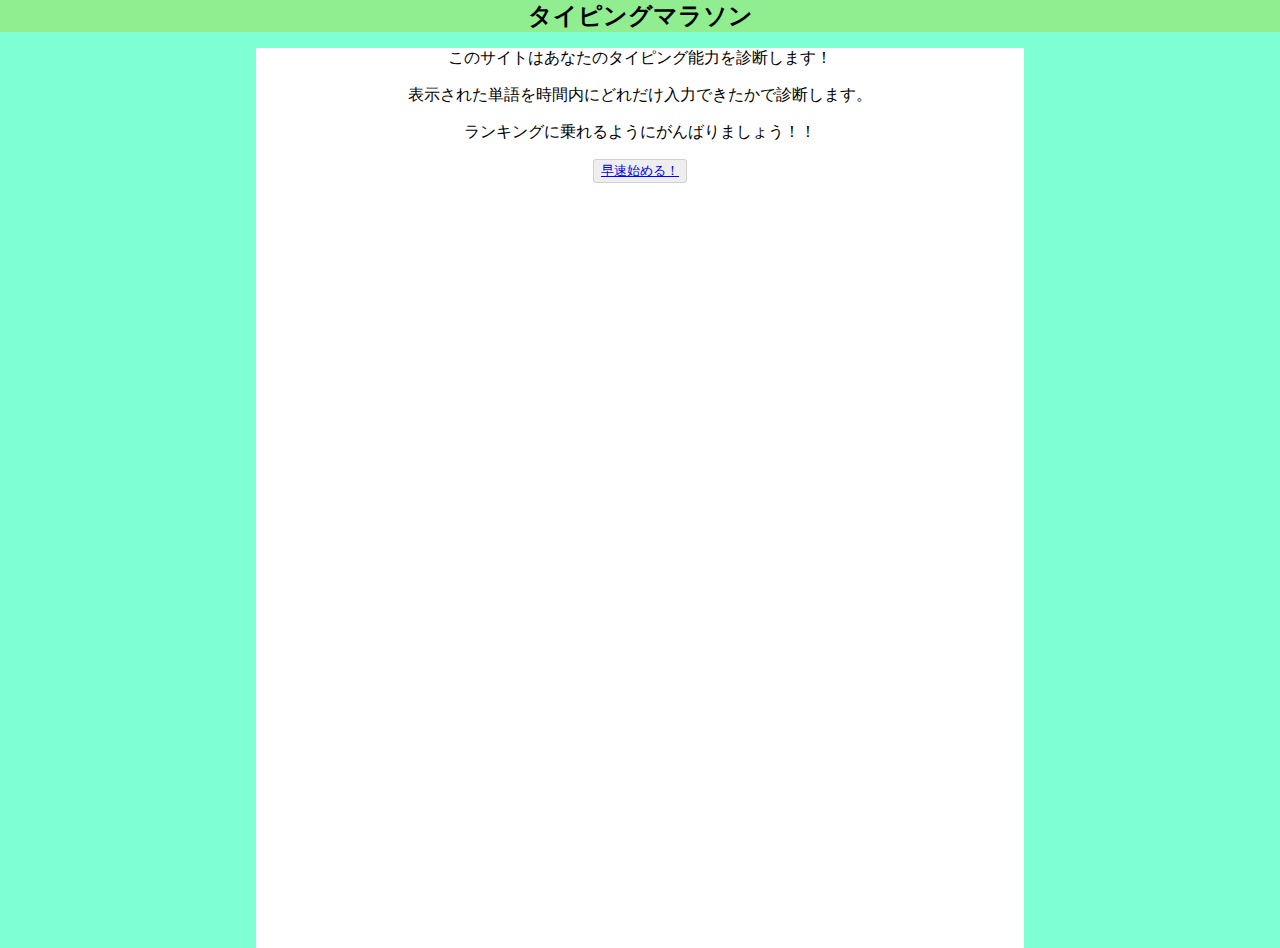
==== index.html @ db99cb1e "first commit" ====
<!doctype html>
<html>
<head>
<meta charset="utf-8">
<script src="https://ajax.googleapis.com/ajax/libs/jquery/3.4.1/jquery.min.js"></script>
<script src="main.js"></script>
<link rel="stylesheet" href="common.css" type="text/css"/>
</head>
<body>
	<header>
	<h2>タイピングマラソン</h2>
	</header>
	<main>
		<p>このサイトはあなたのタイピング能力を診断します！</p>
		<p>表示された単語を時間内にどれだけ入力できたかで診断します。</p>
		<p>ランキングに乗れるようにがんばりましょう！！</p>
		<button><a href="game.html">早速始める！</a></button>
	</main>
	<footer></footer>
	
</body>
</html>
---- common.css ----
body{
	background:aquamarine;
    margin: 0;
	text-align:center;
}
header{
	background:lightgreen;
}
header h2{
	font-family:'serif';
    margin: 0;
    text-align:center;
}
main{
	padding: 0;
	margin: 0 20%;
	height: 100vh;
	background:white;
    text-align:center;
}
input{
	border: medium #c0c0c0 dotted;
	outline:none;
}
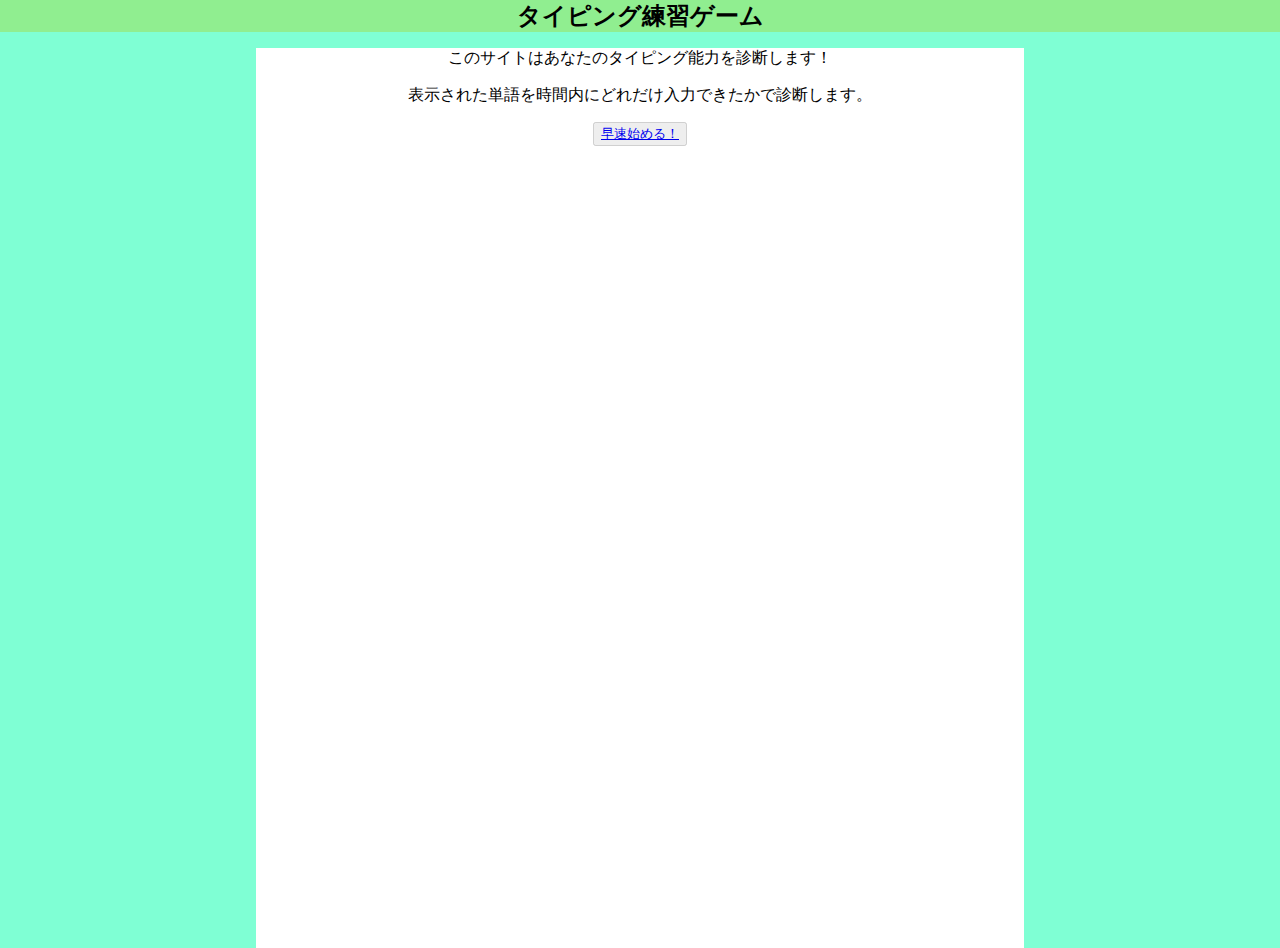
==== commit 5ff85af8: "細かな修正" ====
--- a/index.html
+++ b/index.html
@@ -8,12 +8,11 @@
 </head>
 <body>
 	<header>
-	<h2>タイピングマラソン</h2>
+	<h2>タイピング練習ゲーム</h2>
 	</header>
 	<main>
 		<p>このサイトはあなたのタイピング能力を診断します！</p>
 		<p>表示された単語を時間内にどれだけ入力できたかで診断します。</p>
-		<p>ランキングに乗れるようにがんばりましょう！！</p>
 		<button><a href="game.html">早速始める！</a></button>
 	</main>
 	<footer></footer>
--- a/common.css
+++ b/common.css
@@ -19,7 +19,41 @@
     text-align:center;
 }
 input{
-	border: medium #c0c0c0 dotted;
+	border: none;
+	/* border: underline #c0c0c0; */
 	outline:none;
 }
+.progressbar{
+	height: 14px;
+	background: gray;
+	border-radius:7px;
+	position:relative;
+}
+.progressbar .bar_back{
+	height: 8px;
+	background:white;
+	border-radius:5px;
+	position:absolute;
+	margin:auto auto auto auto;
+	width: 99%;
+	top:0;
+	right: 0;
+	bottom: 0;
+	left: 0;
+}
 
+.progressbar .bar{
+	height: 8px;
+	background:springgreen;
+	border-radius:5px;
+	position:absolute;
+	margin:auto auto auto auto;
+	padding: auto;
+	width: 99%;
+	top:0;
+	right: 0;
+	bottom: 0;
+	left: 0;
+}
+
+
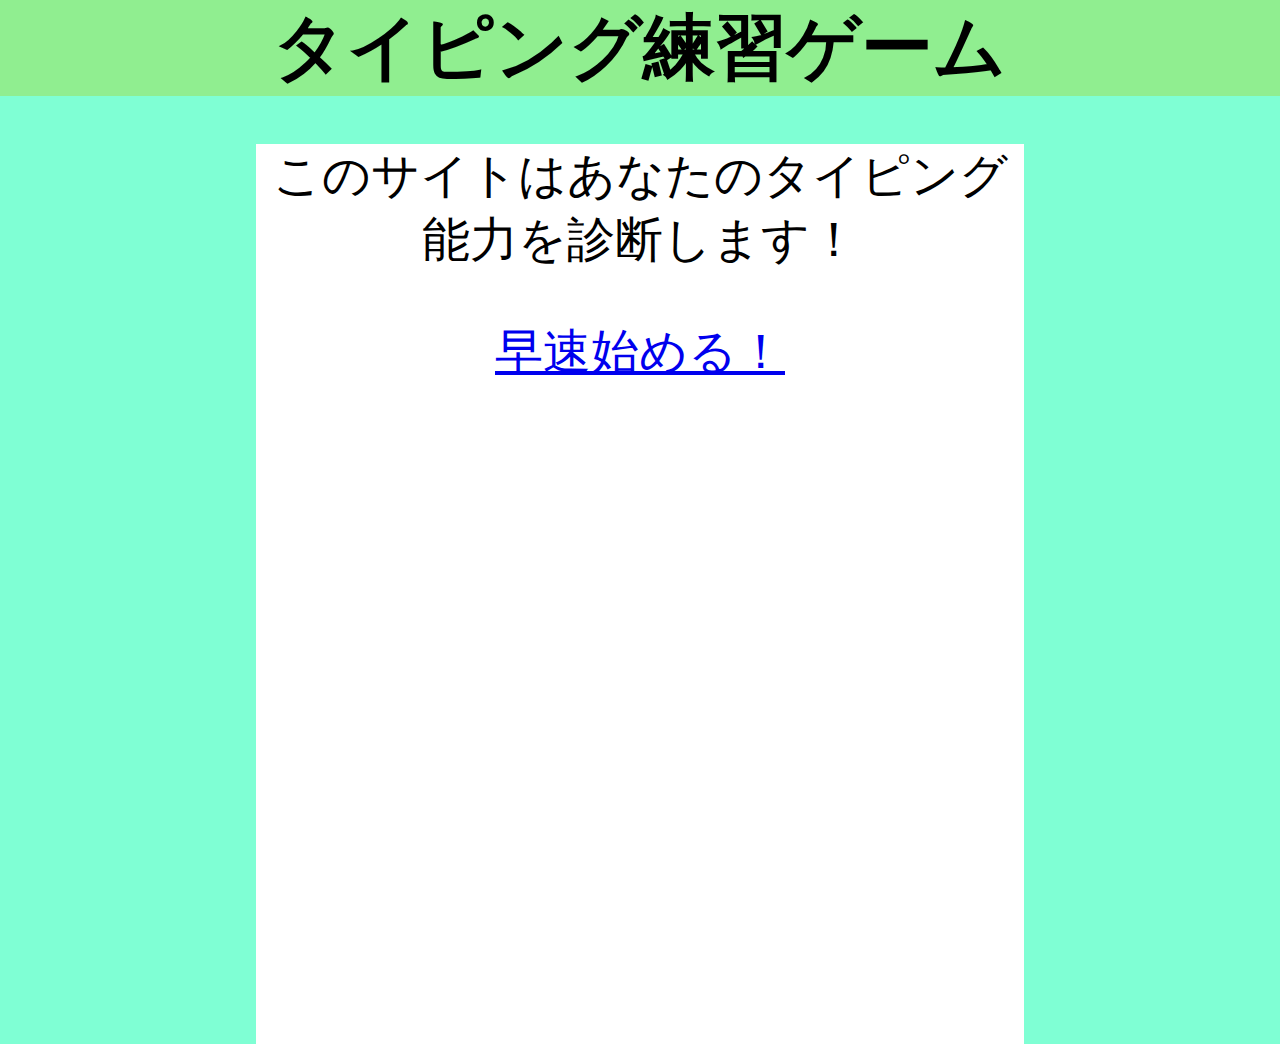
==== commit db68ea42: "細かな変更" ====
--- a/index.html
+++ b/index.html
@@ -1,4 +1,4 @@
-<!doctype html>
+﻿<!doctype html>
 <html>
 <head>
 <meta charset="utf-8">
@@ -12,8 +12,8 @@
 	</header>
 	<main>
 		<p>このサイトはあなたのタイピング能力を診断します！</p>
-		<p>表示された単語を時間内にどれだけ入力できたかで診断します。</p>
-		<button><a href="game.html">早速始める！</a></button>
+		<p></p>
+		<a href="game.html"　class="btn-index">早速始める！</a>
 	</main>
 	<footer></footer>
 	
--- a/common.css
+++ b/common.css
@@ -2,6 +2,7 @@
 	background:aquamarine;
     margin: 0;
 	text-align:center;
+    font-size:3em;
 }
 header{
 	background:lightgreen;
@@ -22,17 +23,21 @@
 	border: none;
 	/* border: underline #c0c0c0; */
 	outline:none;
+    width:10em;
+    font-size:1.5em;
+    border-bottom:solid 1px;
+
 }
 .progressbar{
-	height: 14px;
+	height: 20px;
 	background: gray;
-	border-radius:7px;
+	border-radius:10px;
 	position:relative;
 }
 .progressbar .bar_back{
-	height: 8px;
+	height: 16px;
 	background:white;
-	border-radius:5px;
+	border-radius:8px;
 	position:absolute;
 	margin:auto auto auto auto;
 	width: 99%;
@@ -43,9 +48,9 @@
 }
 
 .progressbar .bar{
-	height: 8px;
+	height: 16px;
 	background:springgreen;
-	border-radius:5px;
+	border-radius:8px;
 	position:absolute;
 	margin:auto auto auto auto;
 	padding: auto;
@@ -55,5 +60,22 @@
 	bottom: 0;
 	left: 0;
 }
+/*�~�̕`��*/
+.circle{
+    position:absolute;
+    top:0;
+    left:0;
+    right:0;
+    bottom:0;
+    margin:10% auto;
+    width:80px;
+    height:80px;
+    line-height:80px;
+    border-radius:50%;
+    border:solid 6px red;
+}
+/*�{�^��*/
+.btn-index{
+    background: orange;
+}
 
-
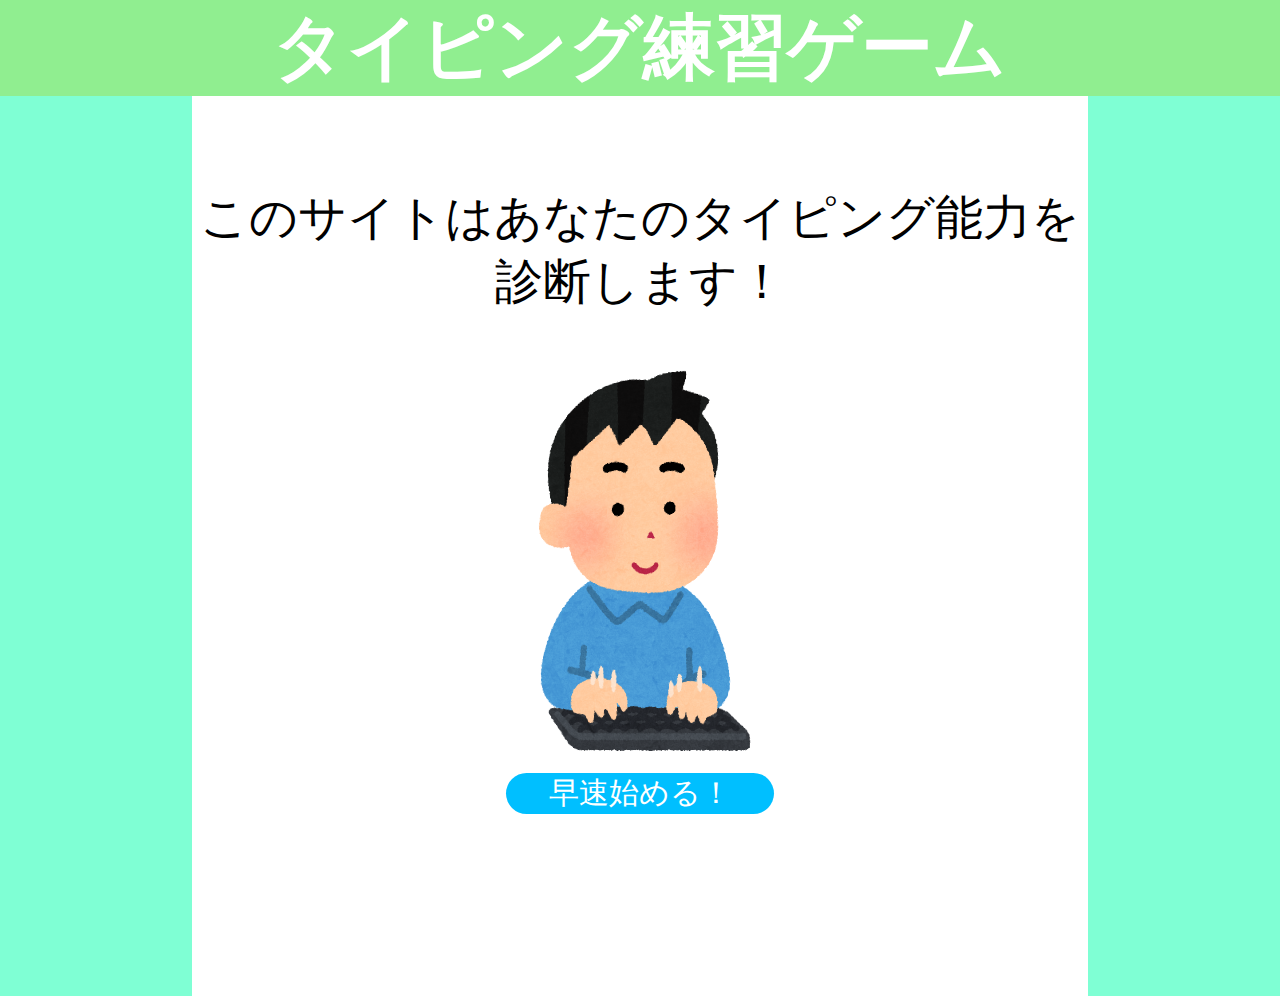
==== commit 32d166d6: "画像追加" ====
--- a/index.html
+++ b/index.html
@@ -10,10 +10,10 @@
 	<header>
 	<h2>タイピング練習ゲーム</h2>
 	</header>
-	<main>
+	<main class="main">
 		<p>このサイトはあなたのタイピング能力を診断します！</p>
-		<p></p>
-		<a href="game.html"　class="btn-index">早速始める！</a>
+        <img src="typing.png" class="png"/>
+        <div id="btn-index"><a href="game.html" >早速始める！</a></div>
 	</main>
 	<footer></footer>
 	
--- a/common.css
+++ b/common.css
@@ -4,20 +4,28 @@
 	text-align:center;
     font-size:3em;
 }
-header{
-	background:lightgreen;
+header {
+    background: lightgreen;
+    color:white;
 }
 header h2{
 	font-family:'serif';
     margin: 0;
-    text-align:center;
+    
 }
 main{
 	padding: 0;
-	margin: 0 20%;
+	margin: 0 15%;
 	height: 100vh;
 	background:white;
     text-align:center;
+}
+.main p:nth-of-type(1){
+    margin-top:0;
+    padding-top:10%;
+}
+main div:nth-of-type(1){
+   
 }
 input{
 	border: none;
@@ -63,11 +71,11 @@
 /*�~�̕`��*/
 .circle{
     position:absolute;
-    top:0;
+    top:10%;
     left:0;
     right:0;
     bottom:0;
-    margin:10% auto;
+    margin:auto;
     width:80px;
     height:80px;
     line-height:80px;
@@ -75,7 +83,27 @@
     border:solid 6px red;
 }
 /*�{�^��*/
-.btn-index{
-    background: orange;
+#btn-index {
+    font-size: 30px;
+    width: 30%;
+    margin: auto;
+    background: #00bfff;
+    border-radius: 23px;
+    color: white;
 }
-
+    #btn-index a {
+        color: white;
+        border: none;
+        text-decoration: none;
+    }
+#btn-index:hover {
+    background: #87cefa;
+}
+#btn-index a:hover{
+    color:white;
+}
+/*�C���X�g*/
+.png{
+    width:300px;
+    height:400px;
+}
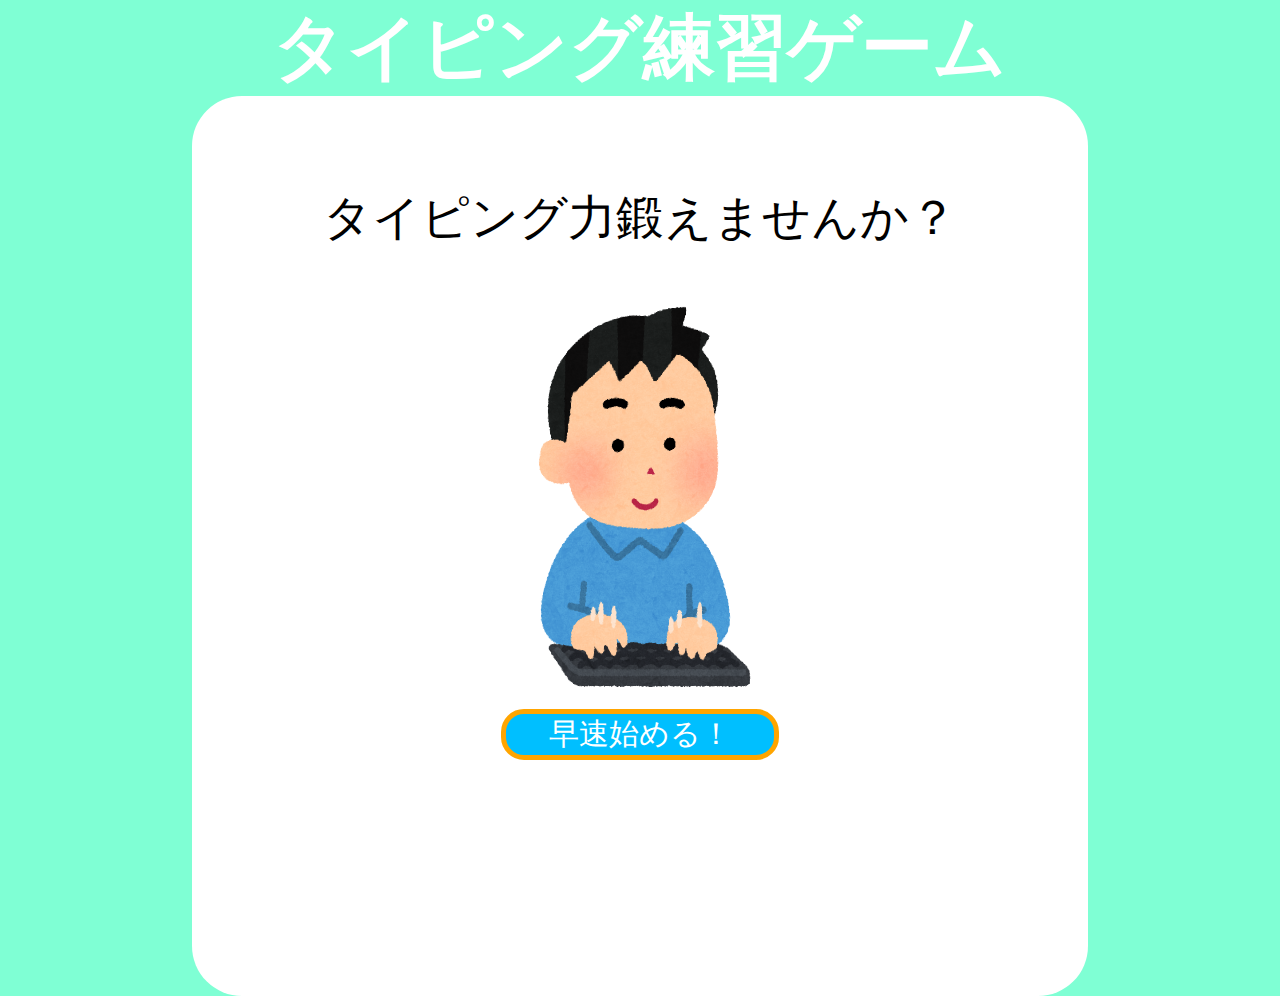
==== commit 05223620: "細かなレイアウトの修正" ====
--- a/index.html
+++ b/index.html
@@ -11,7 +11,7 @@
 	<h2>タイピング練習ゲーム</h2>
 	</header>
 	<main class="main">
-		<p>このサイトはあなたのタイピング能力を診断します！</p>
+		<p>タイピング力鍛えませんか？</p>
         <img src="typing.png" class="png"/>
         <div id="btn-index"><a href="game.html" >早速始める！</a></div>
 	</main>
--- a/common.css
+++ b/common.css
@@ -5,8 +5,8 @@
     font-size:3em;
 }
 header {
-    background: lightgreen;
-    color:white;
+    background: aquamarine;
+    color: white;
 }
 header h2{
 	font-family:'serif';
@@ -19,6 +19,7 @@
 	height: 100vh;
 	background:white;
     text-align:center;
+    border-radius: 50px;
 }
 .main p:nth-of-type(1){
     margin-top:0;
@@ -90,15 +91,17 @@
     background: #00bfff;
     border-radius: 23px;
     color: white;
+    border: solid 5px orange;
 }
     #btn-index a {
         color: white;
         border: none;
         text-decoration: none;
     }
-#btn-index:hover {
-    background: #87cefa;
-}
+    #btn-index:hover {
+        background: #87cefa;
+        border: solid 5px #F5DEB3;
+    }
 #btn-index a:hover{
     color:white;
 }
